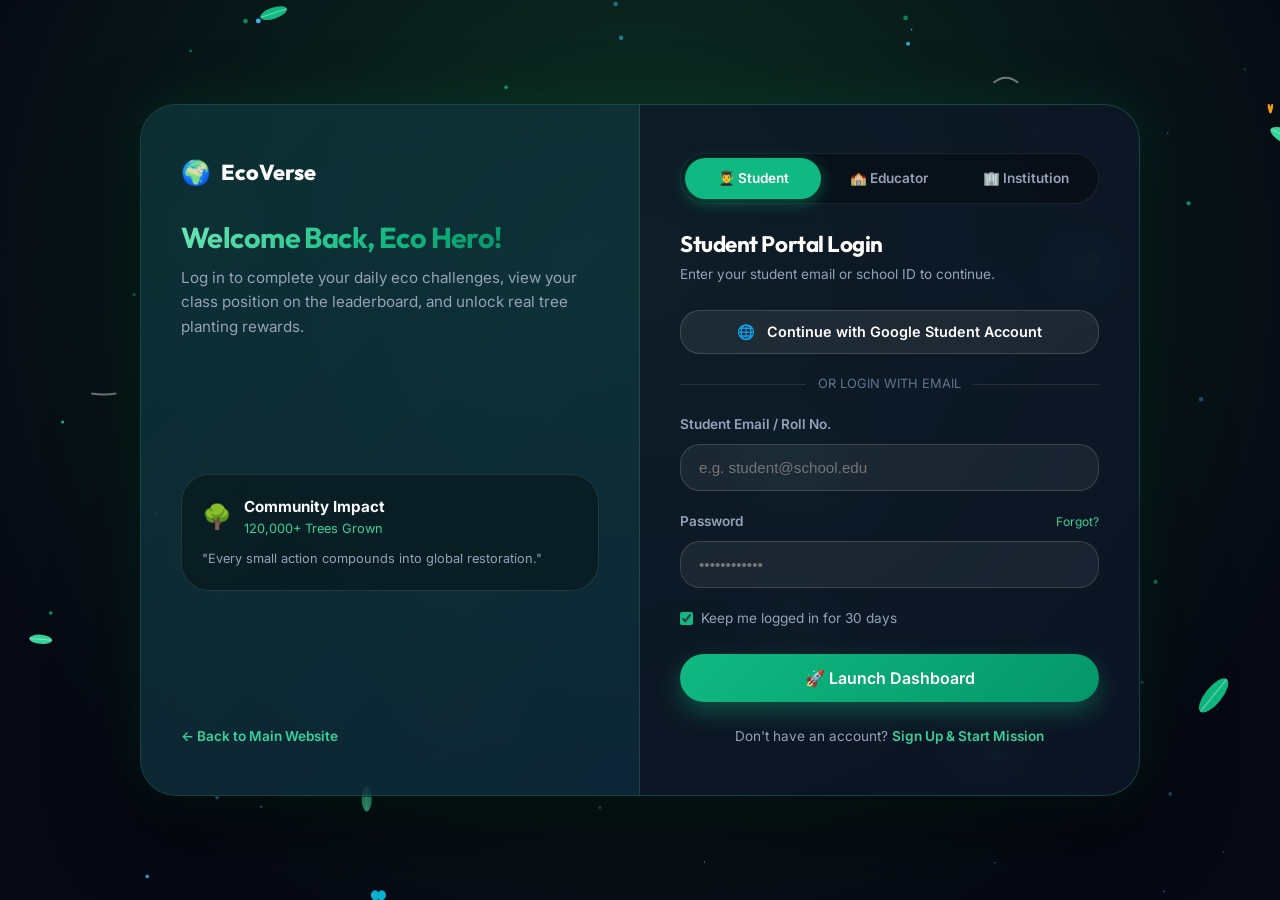
==== login.html @ 634660a6 "Initial commit" ====
<!DOCTYPE html>
<html lang="en">
<head>
  <meta charset="UTF-8">
  <meta name="viewport" content="width=device-width, initial-scale=1.0">
  <title>Login & Sign Up — EcoVerse Portal</title>
  <meta name="description" content="Access your EcoVerse student dashboard or school portal. Manage daily missions, track XP, and restore the planet.">
  
  <!-- Favicon -->
  <link rel="icon" href="data:image/svg+xml,<svg xmlns=%22http://www.w3.org/2000/svg%22 viewBox=%220 0 100 100%22><text y=%22.9em%22 font-size=%2290%22>🌍</text></svg>">

  <!-- Google Fonts -->
  <link rel="preconnect" href="https://fonts.googleapis.com">
  <link rel="preconnect" href="https://fonts.gstatic.com" crossorigin>
  <link href="https://fonts.googleapis.com/css2?family=Inter:wght@300;400;500;600;700;800&family=Outfit:wght@400;500;600;700;800;900&display=swap" rel="stylesheet">
  
  <!-- Main Stylesheet -->
  <link rel="stylesheet" href="css/styles.css">
  
  <style>
    body {
      min-height: 100vh;
      display: flex;
      align-items: center;
      justify-content: center;
      background: radial-gradient(circle at 50% 30%, #0c3323 0%, #060913 80%);
      padding: 24px;
    }

    .auth-container {
      width: 100%;
      max-width: 1000px;
      display: grid;
      grid-template-columns: 1fr 1fr;
      background: rgba(15, 23, 42, 0.75);
      backdrop-filter: blur(30px);
      -webkit-backdrop-filter: blur(30px);
      border: 1px solid rgba(52, 211, 153, 0.25);
      border-radius: var(--radius-xl);
      box-shadow: 0 30px 80px rgba(0, 0, 0, 0.6), 0 0 50px rgba(16, 185, 129, 0.15);
      overflow: hidden;
      position: relative;
      z-index: 10;
    }

    .auth-visual-side {
      background: linear-gradient(135deg, rgba(16, 185, 129, 0.15) 0%, rgba(6, 182, 212, 0.1) 100%);
      padding: 48px 40px;
      display: flex;
      flex-direction: column;
      justify-content: space-between;
      border-right: 1px solid rgba(255, 255, 255, 0.1);
      position: relative;
    }

    .auth-form-side {
      padding: 48px 40px;
      display: flex;
      flex-direction: column;
      justify-content: center;
    }

    .role-tab-group {
      display: flex;
      background: rgba(0, 0, 0, 0.3);
      padding: 4px;
      border-radius: var(--radius-full);
      border: 1px solid rgba(255, 255, 255, 0.08);
      margin-bottom: 28px;
    }

    .role-tab {
      flex: 1;
      text-align: center;
      padding: 10px 14px;
      font-size: 0.85rem;
      font-weight: 600;
      color: var(--text-secondary);
      border-radius: var(--radius-full);
      cursor: pointer;
      transition: all var(--transition-fast);
    }

    .role-tab.active {
      background: var(--emerald-primary);
      color: #fff;
      box-shadow: 0 4px 15px rgba(16, 185, 129, 0.4);
    }

    .form-group {
      margin-bottom: 20px;
    }

    .form-label {
      display: block;
      font-size: 0.85rem;
      font-weight: 600;
      color: var(--text-secondary);
      margin-bottom: 8px;
    }

    .form-input {
      width: 100%;
      padding: 14px 18px;
      border-radius: var(--radius-md);
      background: rgba(255, 255, 255, 0.06);
      border: 1px solid rgba(255, 255, 255, 0.14);
      color: #fff;
      font-size: 0.95rem;
      outline: none;
      transition: all var(--transition-fast);
    }

    .form-input:focus {
      border-color: var(--emerald-primary);
      background: rgba(255, 255, 255, 0.1);
      box-shadow: 0 0 15px rgba(16, 185, 129, 0.2);
    }

    .sso-btn {
      width: 100%;
      display: flex;
      align-items: center;
      justify-content: center;
      gap: 12px;
      background: rgba(255, 255, 255, 0.07);
      border: 1px solid rgba(255, 255, 255, 0.15);
      border-radius: var(--radius-md);
      padding: 12px;
      color: #fff;
      font-weight: 600;
      font-size: 0.9rem;
      transition: all var(--transition-fast);
      cursor: pointer;
    }

    .sso-btn:hover {
      background: rgba(255, 255, 255, 0.14);
      border-color: rgba(255, 255, 255, 0.3);
    }

    .divider {
      display: flex;
      align-items: center;
      text-align: center;
      color: var(--text-muted);
      font-size: 0.8rem;
      margin: 20px 0;
    }

    .divider::before, .divider::after {
      content: '';
      flex: 1;
      border-bottom: 1px solid rgba(255, 255, 255, 0.1);
    }

    .divider span {
      padding: 0 12px;
    }

    @media (max-width: 860px) {
      .auth-container {
        grid-template-columns: 1fr;
      }
      .auth-visual-side {
        display: none;
      }
    }
  </style>
</head>
<body>

  <!-- Particle Background Canvas -->
  <canvas id="particles-canvas"></canvas>

  <div class="auth-container">
    
    <!-- Left Visual Feature Panel -->
    <div class="auth-visual-side">
      <div>
        <a href="index.html" class="logo" style="margin-bottom: 30px; display: inline-flex;">
          <span class="logo-icon">🌍</span>
          <span>EcoVerse</span>
        </a>

        <h2 style="font-size: 1.8rem; margin-bottom: 12px;" class="text-gradient-emerald">
          Welcome Back, Eco Hero!
        </h2>
        <p style="color: var(--text-secondary); font-size: 0.95rem; line-height: 1.6;">
          Log in to complete your daily eco challenges, view your class position on the leaderboard, and unlock real tree planting rewards.
        </p>
      </div>

      <div style="background: rgba(0, 0, 0, 0.3); padding: 20px; border-radius: var(--radius-lg); border: 1px solid rgba(255, 255, 255, 0.1);">
        <div style="display: flex; align-items: center; gap: 12px; margin-bottom: 10px;">
          <span style="font-size: 1.5rem;">🌳</span>
          <div>
            <div style="font-weight: 700; font-size: 0.95rem;">Community Impact</div>
            <div style="font-size: 0.8rem; color: var(--emerald-light);">120,000+ Trees Grown</div>
          </div>
        </div>
        <p style="font-size: 0.8rem; color: #94a3b8; italic">
          "Every small action compounds into global restoration."
        </p>
      </div>

      <div style="font-size: 0.85rem; color: var(--text-muted);">
        <a href="index.html" style="color: var(--emerald-light); text-decoration: none; font-weight: 600;">← Back to Main Website</a>
      </div>
    </div>

    <!-- Right Form Side -->
    <div class="auth-form-side">
      
      <!-- Role Tabs -->
      <div class="role-tab-group">
        <div class="role-tab active" onclick="setRole(this, 'student')">👨‍🎓 Student</div>
        <div class="role-tab" onclick="setRole(this, 'educator')">🏫 Educator</div>
        <div class="role-tab" onclick="setRole(this, 'school')">🏢 Institution</div>
      </div>

      <h3 style="font-size: 1.4rem; margin-bottom: 6px; color: #fff;" id="form-title">Student Portal Login</h3>
      <p style="color: var(--text-secondary); font-size: 0.85rem; margin-bottom: 24px;">Enter your student email or school ID to continue.</p>

      <!-- SSO Option -->
      <button class="sso-btn" onclick="alert('🎉 Redirecting to Google SSO Login...')">
        <span>🌐</span>
        <span>Continue with Google Student Account</span>
      </button>

      <div class="divider">
        <span>OR LOGIN WITH EMAIL</span>
      </div>

      <!-- Auth Form -->
      <form onsubmit="handleAuthSubmit(event)">
        <div class="form-group">
          <label class="form-label" id="email-label">Student Email / Roll No.</label>
          <input type="text" placeholder="e.g. student@school.edu" class="form-input" required>
        </div>

        <div class="form-group">
          <div style="display: flex; justify-content: space-between; align-items: center; margin-bottom: 8px;">
            <label class="form-label" style="margin-bottom: 0;">Password</label>
            <a href="#" onclick="alert('🔒 Reset link sent to your registered email.')" style="font-size: 0.75rem; color: var(--emerald-light);">Forgot?</a>
          </div>
          <input type="password" placeholder="••••••••••••" class="form-input" required>
        </div>

        <div style="display: flex; align-items: center; gap: 8px; margin-bottom: 24px; font-size: 0.85rem; color: var(--text-secondary);">
          <input type="checkbox" id="remember" checked style="accent-color: var(--emerald-primary);">
          <label for="remember">Keep me logged in for 30 days</label>
        </div>

        <button type="submit" class="btn-primary" style="width: 100%; justify-content: center; padding: 14px; font-size: 1rem;">
          <span>🚀 Launch Dashboard</span>
        </button>
      </form>

      <div style="text-align: center; margin-top: 24px; font-size: 0.85rem; color: var(--text-secondary);">
        Don't have an account? 
        <a href="#" onclick="toggleAuthMode(event)" id="toggle-auth-btn" style="color: var(--emerald-light); font-weight: 600;">Sign Up & Start Mission</a>
      </div>

    </div>

  </div>

  <!-- Particle canvas script -->
  <script src="js/particles.js"></script>
  <script>
    document.addEventListener('DOMContentLoaded', () => {
      new ParticleEngine('particles-canvas');
    });

    let currentRole = 'student';
    let isSignUp = false;

    function setRole(element, role) {
      document.querySelectorAll('.role-tab').forEach(t => t.classList.remove('active'));
      element.classList.add('active');
      currentRole = role;
      
      const title = document.getElementById('form-title');
      const emailLabel = document.getElementById('email-label');

      if (role === 'student') {
        title.textContent = isSignUp ? 'Student Registration' : 'Student Portal Login';
        emailLabel.textContent = 'Student Email / Roll No.';
      } else if (role === 'educator') {
        title.textContent = isSignUp ? 'Educator Sign Up' : 'Teacher & Faculty Login';
        emailLabel.textContent = 'Institutional Email';
      } else {
        title.textContent = isSignUp ? 'School & College Registration' : 'Institution Admin Login';
        emailLabel.textContent = 'Admin Email / School Code';
      }
    }

    function toggleAuthMode(e) {
      e.preventDefault();
      isSignUp = !isSignUp;
      const toggleBtn = document.getElementById('toggle-auth-btn');
      const submitBtn = document.querySelector('button[type="submit"] span');

      if (isSignUp) {
        toggleBtn.textContent = 'Log In Instead';
        submitBtn.textContent = '🌱 Create Account & Join';
      } else {
        toggleBtn.textContent = 'Sign Up & Start Mission';
        submitBtn.textContent = '🚀 Launch Dashboard';
      }
      
      const activeTab = document.querySelector('.role-tab.active');
      if (activeTab) setRole(activeTab, currentRole);
    }

    function handleAuthSubmit(e) {
      e.preventDefault();
      alert(`🎉 Welcome to EcoVerse! Logged in successfully as ${currentRole.toUpperCase()}. Redirecting to student dashboard...`);
      window.location.href = 'index.html#dashboard';
    }
  </script>
</body>
</html>
---- css/styles.css ----
/* ==========================================================================
   EcoVerse - Design System & Custom Styles
   Theme: Gamified Environmental Education Platform
   Style: Apple-like Premium Aesthetics, Glassmorphism, Modern Gradients
   ========================================================================== */

@import url('https://fonts.googleapis.com/css2?family=Inter:wght@300;400;500;600;700;800&family=Outfit:wght@400;500;600;700;800;900&display=swap');

:root {
  /* Color Palette */
  --bg-space: #060913;
  --bg-dark-blue: #0b132b;
  --bg-forest-dark: #04140d;
  --bg-forest-mid: #0a291c;
  
  --emerald-primary: #10b981;
  --emerald-glow: rgba(16, 185, 129, 0.4);
  --emerald-light: #34d399;
  --emerald-dark: #047857;
  
  --ocean-blue: #06b6d4;
  --sky-blue: #38bdf8;
  --gold-accent: #f59e0b;
  --coral-accent: #f97316;
  
  --text-primary: #f8fafc;
  --text-secondary: #94a3b8;
  --text-muted: #64748b;
  
  /* Glassmorphism Variables */
  --glass-bg: rgba(15, 23, 42, 0.6);
  --glass-bg-light: rgba(255, 255, 255, 0.07);
  --glass-border: rgba(255, 255, 255, 0.12);
  --glass-border-glow: rgba(52, 211, 153, 0.3);
  --glass-blur: blur(20px);
  --glass-shadow: 0 20px 50px rgba(0, 0, 0, 0.4);
  --glass-card-hover: rgba(30, 41, 59, 0.75);
  
  /* Layout & Spacing */
  --font-heading: 'Outfit', -apple-system, BlinkMacSystemFont, sans-serif;
  --font-body: 'Inter', -apple-system, BlinkMacSystemFont, sans-serif;
  --radius-sm: 12px;
  --radius-md: 20px;
  --radius-lg: 28px;
  --radius-xl: 36px;
  --radius-full: 9999px;
  
  --transition-fast: 0.2s cubic-bezier(0.16, 1, 0.3, 1);
  --transition-normal: 0.4s cubic-bezier(0.16, 1, 0.3, 1);
  --transition-slow: 0.8s cubic-bezier(0.16, 1, 0.3, 1);
}

/* Reset & Base Setup */
*, *::before, *::after {
  box-sizing: border-box;
  margin: 0;
  padding: 0;
}

html {
  scroll-behavior: smooth;
  font-size: 16px;
  color-scheme: dark;
}

body {
  font-family: var(--font-body);
  background-color: var(--bg-space);
  color: var(--text-primary);
  line-height: 1.6;
  overflow-x: hidden;
  -webkit-font-smoothing: antialiased;
  -moz-osx-font-smoothing: grayscale;
  position: relative;
}

/* Typography Utility */
h1, h2, h3, h4, h5, h6 {
  font-family: var(--font-heading);
  font-weight: 700;
  line-height: 1.15;
  letter-spacing: -0.02em;
}

a {
  color: inherit;
  text-decoration: none;
  transition: var(--transition-fast);
}

button {
  font-family: inherit;
  cursor: pointer;
  border: none;
  outline: none;
  background: none;
}

/* Container */
.container {
  max-width: 1280px;
  margin: 0 auto;
  padding: 0 24px;
  position: relative;
  z-index: 2;
}

/* Text Gradients */
.text-gradient-emerald {
  background: linear-gradient(135deg, #6ee7b7 0%, #10b981 50%, #047857 100%);
  -webkit-background-clip: text;
  -webkit-text-fill-color: transparent;
}

.text-gradient-sky {
  background: linear-gradient(135deg, #7dd3fc 0%, #06b6d4 50%, #3b82f6 100%);
  -webkit-background-clip: text;
  -webkit-text-fill-color: transparent;
}

.text-gradient-gold {
  background: linear-gradient(135deg, #fde047 0%, #f59e0b 50%, #ea580c 100%);
  -webkit-background-clip: text;
  -webkit-text-fill-color: transparent;
}

.text-gradient-apple {
  background: linear-gradient(180deg, #ffffff 0%, #94a3b8 100%);
  -webkit-background-clip: text;
  -webkit-text-fill-color: transparent;
}

/* Glassmorphism Panel Base */
.glass-panel {
  background: var(--glass-bg);
  backdrop-filter: var(--glass-blur);
  -webkit-backdrop-filter: var(--glass-blur);
  border: 1px solid var(--glass-border);
  border-radius: var(--radius-lg);
  box-shadow: var(--glass-shadow);
  transition: transform var(--transition-normal), border-color var(--transition-normal), box-shadow var(--transition-normal);
}

.glass-panel:hover {
  border-color: var(--glass-border-glow);
  box-shadow: 0 25px 60px rgba(16, 185, 129, 0.15);
}

.glass-pill {
  background: rgba(255, 255, 255, 0.08);
  backdrop-filter: blur(12px);
  -webkit-backdrop-filter: blur(12px);
  border: 1px solid rgba(255, 255, 255, 0.15);
  border-radius: var(--radius-full);
}

/* Buttons */
.btn-primary {
  display: inline-flex;
  align-items: center;
  gap: 10px;
  background: linear-gradient(135deg, #10b981 0%, #059669 100%);
  color: #ffffff;
  font-weight: 600;
  font-size: 1rem;
  padding: 14px 28px;
  border-radius: var(--radius-full);
  box-shadow: 0 10px 25px rgba(16, 185, 129, 0.35);
  transition: all var(--transition-fast);
  position: relative;
  overflow: hidden;
}

.btn-primary::before {
  content: '';
  position: absolute;
  top: 0; left: -100%;
  width: 100%; height: 100%;
  background: linear-gradient(90deg, transparent, rgba(255, 255, 255, 0.25), transparent);
  transition: 0.6s;
}

.btn-primary:hover::before {
  left: 100%;
}

.btn-primary:hover {
  transform: translateY(-2px);
  box-shadow: 0 15px 35px rgba(16, 185, 129, 0.5);
  background: linear-gradient(135deg, #34d399 0%, #059669 100%);
}

.btn-secondary {
  display: inline-flex;
  align-items: center;
  gap: 10px;
  background: rgba(255, 255, 255, 0.08);
  color: #ffffff;
  font-weight: 600;
  font-size: 1rem;
  padding: 14px 28px;
  border-radius: var(--radius-full);
  border: 1px solid rgba(255, 255, 255, 0.2);
  backdrop-filter: blur(12px);
  transition: all var(--transition-fast);
}

.btn-secondary:hover {
  background: rgba(255, 255, 255, 0.16);
  border-color: rgba(255, 255, 255, 0.4);
  transform: translateY(-2px);
  box-shadow: 0 10px 25px rgba(0, 0, 0, 0.3);
}

/* Section Badges */
.badge-pill {
  display: inline-flex;
  align-items: center;
  gap: 8px;
  padding: 8px 18px;
  border-radius: var(--radius-full);
  background: rgba(16, 185, 129, 0.12);
  border: 1px solid rgba(16, 185, 129, 0.3);
  color: var(--emerald-light);
  font-size: 0.875rem;
  font-weight: 600;
  letter-spacing: 0.03em;
  margin-bottom: 20px;
  backdrop-filter: blur(8px);
}

.badge-dot {
  width: 8px;
  height: 8px;
  border-radius: 50%;
  background: var(--emerald-primary);
  box-shadow: 0 0 10px var(--emerald-primary);
  animation: pulse-glow 2s infinite;
}

@keyframes pulse-glow {
  0%, 100% { opacity: 1; transform: scale(1); }
  50% { opacity: 0.5; transform: scale(1.3); }
}

/* Header & Navbar */
.header-nav {
  position: fixed;
  top: 20px;
  left: 50%;
  transform: translateX(-50%);
  width: calc(100% - 48px);
  max-width: 1200px;
  z-index: 1000;
  transition: all var(--transition-normal);
}

.navbar {
  display: flex;
  align-items: center;
  justify-content: space-between;
  padding: 12px 24px;
  border-radius: var(--radius-full);
  background: rgba(15, 23, 42, 0.4);
  backdrop-filter: blur(16px);
  -webkit-backdrop-filter: blur(16px);
  border: 1px solid rgba(255, 255, 255, 0.1);
  box-shadow: 0 10px 30px rgba(0, 0, 0, 0.2);
  transition: all var(--transition-normal);
}

.navbar.scrolled {
  background: rgba(11, 19, 43, 0.85);
  border-color: rgba(16, 185, 129, 0.3);
  box-shadow: 0 15px 35px rgba(0, 0, 0, 0.5), 0 0 20px rgba(16, 185, 129, 0.15);
}

.logo {
  display: flex;
  align-items: center;
  gap: 10px;
  font-family: var(--font-heading);
  font-weight: 800;
  font-size: 1.35rem;
  color: #fff;
}

.logo-icon {
  font-size: 1.5rem;
  display: inline-block;
  animation: rotate-slow 20s linear infinite;
}

@keyframes rotate-slow {
  from { transform: rotate(0deg); }
  to { transform: rotate(360deg); }
}

.nav-links {
  display: flex;
  align-items: center;
  gap: 28px;
  list-style: none;
}

.nav-link {
  font-weight: 500;
  font-size: 0.95rem;
  color: var(--text-secondary);
  position: relative;
}

.nav-link:hover, .nav-link.active {
  color: #fff;
}

.nav-link::after {
  content: '';
  position: absolute;
  bottom: -4px;
  left: 0;
  width: 0%;
  height: 2px;
  background: var(--emerald-primary);
  border-radius: 2px;
  transition: width var(--transition-fast);
}

.nav-link:hover::after, .nav-link.active::after {
  width: 100%;
}

.nav-actions {
  display: flex;
  align-items: center;
  gap: 12px;
}

.mobile-menu-btn {
  display: none;
  color: #fff;
  font-size: 1.5rem;
  padding: 6px;
}

/* Background Canvas Layer */
#particles-canvas {
  position: fixed;
  top: 0;
  left: 0;
  width: 100%;
  height: 100%;
  pointer-events: none;
  z-index: 1;
}

/* Hero Section */
.hero-section {
  position: relative;
  min-height: 100vh;
  padding-top: 130px;
  padding-bottom: 80px;
  display: flex;
  align-items: center;
  justify-content: center;
  overflow: hidden;
  background: radial-gradient(circle at 50% 30%, #0f2738 0%, #060913 70%);
}

.hero-glow {
  position: absolute;
  top: 20%;
  left: 50%;
  transform: translate(-50%, -50%);
  width: 600px;
  height: 600px;
  background: radial-gradient(circle, rgba(16, 185, 129, 0.25) 0%, rgba(6, 182, 212, 0.15) 40%, transparent 70%);
  filter: blur(60px);
  pointer-events: none;
  z-index: 0;
}

.hero-content-wrapper {
  display: grid;
  grid-template-columns: 1fr;
  align-items: center;
  text-align: center;
  gap: 40px;
}

.hero-text-block {
  max-width: 820px;
  margin: 0 auto;
  position: relative;
  z-index: 3;
}

.hero-title {
  font-size: clamp(2.8rem, 5.5vw, 4.8rem);
  font-weight: 800;
  letter-spacing: -0.03em;
  margin-bottom: 20px;
  line-height: 1.08;
}

.hero-subtitle {
  font-size: clamp(1.1rem, 2vw, 1.35rem);
  color: var(--text-secondary);
  max-width: 680px;
  margin: 0 auto 36px auto;
  font-weight: 400;
}

.hero-buttons {
  display: flex;
  align-items: center;
  justify-content: center;
  gap: 16px;
  flex-wrap: wrap;
}

/* 3D Earth Container */
.earth-3d-wrapper {
  position: relative;
  width: 100%;
  max-width: 550px;
  height: 480px;
  margin: 0 auto;
  display: flex;
  align-items: center;
  justify-content: center;
}

#earth-canvas {
  width: 100%;
  height: 100%;
  border-radius: 50%;
  outline: none;
}

/* Floating Glass Cards around Earth */
.floating-card {
  position: absolute;
  padding: 10px 18px;
  border-radius: var(--radius-md);
  background: rgba(15, 23, 42, 0.65);
  backdrop-filter: blur(16px);
  -webkit-backdrop-filter: blur(16px);
  border: 1px solid rgba(255, 255, 255, 0.16);
  color: #fff;
  font-size: 0.875rem;
  font-weight: 600;
  display: flex;
  align-items: center;
  gap: 10px;
  box-shadow: 0 15px 35px rgba(0, 0, 0, 0.35);
  pointer-events: auto;
  z-index: 5;
  transition: transform 0.3s ease;
  animation: float-slow 6s ease-in-out infinite alternate;
}

.floating-card:hover {
  transform: scale(1.08) translateY(-5px) !important;
  border-color: var(--emerald-light);
  box-shadow: 0 20px 40px rgba(16, 185, 129, 0.3);
}

.floating-card .card-icon {
  font-size: 1.25rem;
}

.floating-card .card-val {
  color: var(--emerald-light);
  font-weight: 700;
}

/* Positioning Floating Cards */
.fc-1 { top: 10%; left: -5%; animation-delay: 0s; }
.fc-2 { top: 35%; left: -12%; animation-delay: 1.2s; }
.fc-3 { bottom: 15%; left: 0%; animation-delay: 2.4s; }
.fc-4 { top: 12%; right: -5%; animation-delay: 0.6s; }
.fc-5 { top: 45%; right: -12%; animation-delay: 1.8s; }
.fc-6 { bottom: 12%; right: 2%; animation-delay: 3s; }

@keyframes float-slow {
  0% { transform: translateY(0px) rotate(0deg); }
  50% { transform: translateY(-12px) rotate(1deg); }
  100% { transform: translateY(0px) rotate(0deg); }
}

.scroll-indicator {
  margin-top: 30px;
  display: inline-flex;
  flex-direction: column;
  align-items: center;
  gap: 8px;
  color: var(--text-secondary);
  font-size: 0.9rem;
  font-weight: 500;
  cursor: pointer;
  transition: color var(--transition-fast);
}

.scroll-indicator:hover {
  color: var(--emerald-light);
}

.scroll-arrow {
  animation: bounce 2s infinite;
}

@keyframes bounce {
  0%, 20%, 50%, 80%, 100% { transform: translateY(0); }
  40% { transform: translateY(8px); }
  60% { transform: translateY(4px); }
}

/* Scroll Transition & Background Shifter */
.section-transition-wrap {
  position: relative;
  background: linear-gradient(180deg, var(--bg-space) 0%, var(--bg-forest-dark) 100%);
  padding: 100px 0;
  transition: background 1s ease;
}

/* Section Header */
.section-header {
  text-align: center;
  max-width: 720px;
  margin: 0 auto 60px auto;
}

.section-title {
  font-size: clamp(2.2rem, 4vw, 3.2rem);
  margin-bottom: 16px;
  color: #fff;
}

.section-desc {
  font-size: 1.1rem;
  color: var(--text-secondary);
}

/* Timeline / Forest Journey Section */
.forest-journey-section {
  position: relative;
  padding: 120px 0;
  background: radial-gradient(circle at 50% 50%, #0c3323 0%, var(--bg-forest-dark) 80%);
  overflow: hidden;
}

.forest-journey-section::before {
  content: '';
  position: absolute;
  top: 0; left: 0; right: 0; bottom: 0;
  background: url("data:image/svg+xml,%3Csvg width='100' height='100' viewBox='0 0 100 100' xmlns='http://www.w3.org/2000/svg'%3E%3Cpath d='M11 18c3.866 0 7-3.134 7-7s-3.134-7-7-7-7 3.134-7 7 3.134 7 7 7zm48 25c3.866 0 7-3.134 7-7s-3.134-7-7-7-7 3.134-7 7 3.134 7 7 7zm-43 0c1.657 0 3-1.343 3-3s-1.343-3-3-3-3 1.343-3 3 1.343 3 3 3zm63 31c1.657 0 3-1.343 3-3s-1.343-3-3-3-3 1.343-3 3 1.343 3 3 3z' fill='%2010b981' fill-opacity='0.04' fill-rule='evenodd'/%3E%3C/svg%3E");
  pointer-events: none;
}

.timeline-vertical {
  position: relative;
  max-width: 900px;
  margin: 0 auto;
  padding: 40px 0;
}

.timeline-line {
  position: absolute;
  top: 0;
  bottom: 0;
  left: 50%;
  transform: translateX(-50%);
  width: 4px;
  background: rgba(255, 255, 255, 0.1);
  border-radius: 4px;
}

.timeline-line-progress {
  position: absolute;
  top: 0;
  left: 0;
  width: 100%;
  height: 0%;
  background: linear-gradient(180deg, #34d399 0%, #10b981 50%, #06b6d4 100%);
  box-shadow: 0 0 15px var(--emerald-primary);
  border-radius: 4px;
  transition: height 0.3s ease;
}

.timeline-step {
  position: relative;
  display: flex;
  align-items: center;
  margin-bottom: 60px;
  width: 100%;
}

.timeline-step:nth-child(even) {
  flex-direction: row-reverse;
}

.timeline-content {
  width: 44%;
  padding: 24px;
  position: relative;
}

.timeline-node {
  position: absolute;
  left: 50%;
  transform: translateX(-50%);
  width: 48px;
  height: 48px;
  border-radius: 50%;
  background: var(--bg-forest-dark);
  border: 3px solid var(--emerald-primary);
  display: flex;
  align-items: center;
  justify-content: center;
  font-size: 1.25rem;
  z-index: 5;
  box-shadow: 0 0 20px rgba(16, 185, 129, 0.5);
  transition: all var(--transition-fast);
}

.timeline-step.active .timeline-node {
  background: var(--emerald-primary);
  color: #fff;
  transform: translateX(-50%) scale(1.2);
  box-shadow: 0 0 30px var(--emerald-light);
}

.timeline-card {
  background: rgba(15, 23, 42, 0.65);
  backdrop-filter: blur(16px);
  border: 1px solid rgba(255, 255, 255, 0.12);
  border-radius: var(--radius-md);
  padding: 24px;
  box-shadow: 0 15px 35px rgba(0, 0, 0, 0.3);
  transition: all var(--transition-normal);
}

.timeline-card:hover {
  transform: translateY(-5px);
  border-color: var(--emerald-light);
  box-shadow: 0 20px 40px rgba(16, 185, 129, 0.2);
}

.timeline-step-num {
  font-size: 0.8rem;
  font-weight: 700;
  color: var(--emerald-light);
  text-transform: uppercase;
  letter-spacing: 0.1em;
  margin-bottom: 6px;
}

.timeline-title {
  font-size: 1.25rem;
  margin-bottom: 8px;
  color: #fff;
}

.timeline-desc {
  font-size: 0.95rem;
  color: var(--text-secondary);
}

/* Features Section (Bento Grid) */
.features-section {
  padding: 120px 0;
  background: var(--bg-space);
  position: relative;
}

.bento-grid {
  display: grid;
  grid-template-columns: repeat(12, 1fr);
  gap: 24px;
}

.bento-card {
  background: rgba(15, 23, 42, 0.55);
  backdrop-filter: blur(20px);
  border: 1px solid rgba(255, 255, 255, 0.1);
  border-radius: var(--radius-lg);
  padding: 32px;
  position: relative;
  overflow: hidden;
  display: flex;
  flex-direction: column;
  justify-content: space-between;
  transition: all var(--transition-normal);
}

.bento-card:hover {
  transform: translateY(-6px);
  border-color: rgba(52, 211, 153, 0.4);
  box-shadow: 0 25px 50px rgba(16, 185, 129, 0.15);
}

.bento-col-4 { grid-column: span 4; }
.bento-col-6 { grid-column: span 6; }
.bento-col-8 { grid-column: span 8; }
.bento-col-12 { grid-column: span 12; }

.bento-icon {
  width: 56px;
  height: 56px;
  border-radius: var(--radius-md);
  background: rgba(16, 185, 129, 0.12);
  border: 1px solid rgba(16, 185, 129, 0.3);
  display: flex;
  align-items: center;
  justify-content: center;
  font-size: 1.75rem;
  margin-bottom: 20px;
  transition: transform var(--transition-fast);
}

.bento-card:hover .bento-icon {
  transform: scale(1.1) rotate(5deg);
  background: rgba(16, 185, 129, 0.25);
}

.bento-title {
  font-size: 1.4rem;
  margin-bottom: 10px;
  color: #fff;
}

.bento-desc {
  font-size: 0.95rem;
  color: var(--text-secondary);
  line-height: 1.6;
}

.bento-interactive-preview {
  margin-top: 20px;
  padding: 16px;
  background: rgba(0, 0, 0, 0.3);
  border-radius: var(--radius-md);
  border: 1px solid rgba(255, 255, 255, 0.05);
}

/* Planet Restoration Section */
.restoration-section {
  padding: 120px 0;
  background: radial-gradient(circle at 50% 40%, #0e3d29 0%, #060913 80%);
  position: relative;
  text-align: center;
}

.restoration-display {
  display: flex;
  flex-direction: column;
  align-items: center;
  gap: 30px;
  margin-top: 40px;
}

.health-meter-container {
  width: 100%;
  max-width: 600px;
  background: rgba(15, 23, 42, 0.7);
  padding: 24px 32px;
  border-radius: var(--radius-lg);
  border: 1px solid rgba(255, 255, 255, 0.12);
  backdrop-filter: blur(16px);
}

.health-label-wrap {
  display: flex;
  justify-content: space-between;
  align-items: center;
  margin-bottom: 12px;
  font-weight: 700;
}

.health-bar-bg {
  width: 100%;
  height: 20px;
  background: rgba(255, 255, 255, 0.1);
  border-radius: var(--radius-full);
  overflow: hidden;
  position: relative;
}

.health-bar-fill {
  height: 100%;
  width: 40%;
  background: linear-gradient(90deg, #f59e0b 0%, #10b981 50%, #34d399 100%);
  border-radius: var(--radius-full);
  box-shadow: 0 0 15px var(--emerald-primary);
  transition: width 0.8s cubic-bezier(0.16, 1, 0.3, 1);
}

.restoration-slider {
  width: 100%;
  margin-top: 20px;
  accent-color: var(--emerald-primary);
  cursor: pointer;
}

/* Student Dashboard Preview Section */
.dashboard-preview-section {
  padding: 120px 0;
  background: var(--bg-space);
  position: relative;
}

.dashboard-mockup {
  max-width: 1080px;
  margin: 0 auto;
  background: rgba(15, 23, 42, 0.75);
  backdrop-filter: blur(24px);
  border: 1px solid rgba(255, 255, 255, 0.15);
  border-radius: var(--radius-xl);
  padding: 32px;
  box-shadow: 0 30px 80px rgba(0, 0, 0, 0.6), 0 0 40px rgba(16, 185, 129, 0.1);
  display: grid;
  grid-template-columns: 260px 1fr;
  gap: 32px;
}

.dash-sidebar {
  background: rgba(0, 0, 0, 0.25);
  padding: 24px;
  border-radius: var(--radius-lg);
  border: 1px solid rgba(255, 255, 255, 0.05);
  display: flex;
  flex-direction: column;
  gap: 20px;
}

.dash-avatar-card {
  text-align: center;
  padding-bottom: 20px;
  border-bottom: 1px solid rgba(255, 255, 255, 0.08);
}

.avatar-img-placeholder {
  width: 80px;
  height: 80px;
  border-radius: 50%;
  background: linear-gradient(135deg, #10b981 0%, #06b6d4 100%);
  margin: 0 auto 12px auto;
  display: flex;
  align-items: center;
  justify-content: center;
  font-size: 2.2rem;
  box-shadow: 0 0 20px rgba(16, 185, 129, 0.4);
}

.student-name {
  font-weight: 700;
  font-size: 1.1rem;
}

.student-title {
  font-size: 0.85rem;
  color: var(--emerald-light);
}

.dash-nav-item {
  display: flex;
  align-items: center;
  gap: 12px;
  padding: 10px 14px;
  border-radius: var(--radius-sm);
  color: var(--text-secondary);
  font-weight: 500;
  font-size: 0.9rem;
  transition: all var(--transition-fast);
}

.dash-nav-item.active, .dash-nav-item:hover {
  background: rgba(16, 185, 129, 0.15);
  color: #fff;
}

.dash-main-content {
  display: flex;
  flex-direction: column;
  gap: 24px;
}

.dash-stats-row {
  display: grid;
  grid-template-columns: repeat(3, 1fr);
  gap: 16px;
}

.dash-stat-box {
  background: rgba(255, 255, 255, 0.04);
  border: 1px solid rgba(255, 255, 255, 0.08);
  border-radius: var(--radius-md);
  padding: 18px;
}

.dash-stat-title {
  font-size: 0.8rem;
  color: var(--text-muted);
  text-transform: uppercase;
}

.dash-stat-val {
  font-size: 1.6rem;
  font-weight: 800;
  color: #fff;
  margin-top: 4px;
}

.dash-widget-grid {
  display: grid;
  grid-template-columns: 1fr 1fr;
  gap: 20px;
}

.dash-widget {
  background: rgba(255, 255, 255, 0.03);
  border: 1px solid rgba(255, 255, 255, 0.07);
  border-radius: var(--radius-md);
  padding: 20px;
}

.dash-widget-header {
  display: flex;
  justify-content: space-between;
  align-items: center;
  margin-bottom: 16px;
  font-size: 1rem;
  font-weight: 700;
}

.checklist-item {
  display: flex;
  align-items: center;
  gap: 12px;
  padding: 10px;
  background: rgba(0, 0, 0, 0.2);
  border-radius: var(--radius-sm);
  margin-bottom: 8px;
  font-size: 0.9rem;
  cursor: pointer;
  transition: background var(--transition-fast);
}

.checklist-item:hover {
  background: rgba(16, 185, 129, 0.1);
}

.checklist-item input[type="checkbox"] {
  accent-color: var(--emerald-primary);
  width: 18px;
  height: 18px;
}

/* Statistics Section */
.stats-section {
  padding: 100px 0;
  background: radial-gradient(circle at 50% 50%, #092117 0%, #060913 100%);
  position: relative;
}

.stats-grid {
  display: grid;
  grid-template-columns: repeat(5, 1fr);
  gap: 20px;
}

.stat-card {
  background: rgba(15, 23, 42, 0.6);
  backdrop-filter: blur(16px);
  border: 1px solid rgba(255, 255, 255, 0.1);
  border-radius: var(--radius-lg);
  padding: 32px 20px;
  text-align: center;
  transition: all var(--transition-normal);
}

.stat-card:hover {
  transform: translateY(-8px);
  border-color: var(--emerald-light);
  box-shadow: 0 20px 40px rgba(16, 185, 129, 0.2);
}

.stat-icon {
  font-size: 2.2rem;
  margin-bottom: 12px;
}

.stat-number {
  font-size: 2.4rem;
  font-weight: 800;
  color: #fff;
  font-family: var(--font-heading);
}

.stat-label {
  font-size: 0.9rem;
  color: var(--text-secondary);
  margin-top: 4px;
}

/* Testimonials Section */
.testimonials-section {
  padding: 120px 0;
  background: var(--bg-space);
  position: relative;
}

.testimonials-slider {
  display: grid;
  grid-template-columns: repeat(auto-fit, minmax(280px, 1fr));
  gap: 24px;
  margin-top: 40px;
}

.testimonial-card {
  background: rgba(15, 23, 42, 0.6);
  backdrop-filter: blur(20px);
  border: 1px solid rgba(255, 255, 255, 0.12);
  border-radius: var(--radius-lg);
  padding: 32px;
  display: flex;
  flex-direction: column;
  justify-content: space-between;
  transition: all var(--transition-normal);
}

.testimonial-card:hover {
  transform: translateY(-5px);
  border-color: var(--emerald-light);
  box-shadow: 0 20px 40px rgba(16, 185, 129, 0.15);
}

.testimonial-quote {
  font-size: 1rem;
  color: var(--text-secondary);
  font-style: italic;
  line-height: 1.7;
  margin-bottom: 24px;
}

.testimonial-user {
  display: flex;
  align-items: center;
  gap: 14px;
}

.user-avatar {
  width: 48px;
  height: 48px;
  border-radius: 50%;
  background: linear-gradient(135deg, #38bdf8 0%, #10b981 100%);
  display: flex;
  align-items: center;
  justify-content: center;
  font-size: 1.25rem;
}

.user-name {
  font-weight: 700;
  font-size: 0.95rem;
  color: #fff;
}

.user-role {
  font-size: 0.8rem;
  color: var(--emerald-light);
}

/* CTA Section */
.cta-section {
  padding: 140px 0;
  position: relative;
  background: linear-gradient(180deg, var(--bg-space) 0%, #0c3825 50%, #05140d 100%);
  overflow: hidden;
  text-align: center;
}

.cta-box {
  background: rgba(15, 23, 42, 0.65);
  backdrop-filter: blur(30px);
  border: 1px solid rgba(52, 211, 153, 0.3);
  border-radius: var(--radius-xl);
  padding: 70px 40px;
  max-width: 900px;
  margin: 0 auto;
  box-shadow: 0 30px 80px rgba(0, 0, 0, 0.5), 0 0 50px rgba(16, 185, 129, 0.2);
}

.cta-title {
  font-size: clamp(2.4rem, 4.5vw, 3.8rem);
  margin-bottom: 20px;
}

.cta-subtitle {
  font-size: 1.2rem;
  color: var(--text-secondary);
  max-width: 600px;
  margin: 0 auto 36px auto;
}

/* Footer */
.footer {
  background: #030712;
  border-top: 1px solid rgba(255, 255, 255, 0.1);
  padding: 80px 0 30px 0;
  position: relative;
}

.footer-grid {
  display: grid;
  grid-template-columns: 2fr 1fr 1fr 1.5fr;
  gap: 40px;
  margin-bottom: 60px;
}

.footer-brand {
  display: flex;
  flex-direction: column;
  gap: 16px;
}

.footer-desc {
  color: var(--text-secondary);
  font-size: 0.95rem;
  max-width: 320px;
}

.footer-heading {
  font-size: 1rem;
  color: #fff;
  margin-bottom: 20px;
}

.footer-links {
  list-style: none;
  display: flex;
  flex-direction: column;
  gap: 12px;
}

.footer-links a {
  color: var(--text-secondary);
  font-size: 0.9rem;
}

.footer-links a:hover {
  color: var(--emerald-light);
}

.newsletter-form {
  display: flex;
  gap: 8px;
  margin-top: 12px;
}

.newsletter-input {
  flex: 1;
  padding: 12px 16px;
  border-radius: var(--radius-full);
  background: rgba(255, 255, 255, 0.08);
  border: 1px solid rgba(255, 255, 255, 0.15);
  color: #fff;
  outline: none;
  font-size: 0.9rem;
}

.newsletter-input:focus {
  border-color: var(--emerald-primary);
}

.footer-bottom {
  padding-top: 30px;
  border-top: 1px solid rgba(255, 255, 255, 0.08);
  display: flex;
  justify-content: space-between;
  align-items: center;
  color: var(--text-muted);
  font-size: 0.85rem;
}

/* Modals */
.modal-overlay {
  position: fixed;
  top: 0; left: 0; right: 0; bottom: 0;
  background: rgba(3, 7, 18, 0.85);
  backdrop-filter: blur(20px);
  z-index: 2000;
  display: flex;
  align-items: center;
  justify-content: center;
  padding: 24px;
  opacity: 0;
  pointer-events: none;
  transition: opacity 0.3s ease;
}

.modal-overlay.active {
  opacity: 1;
  pointer-events: auto;
}

.modal-box {
  background: rgba(15, 23, 42, 0.9);
  border: 1px solid rgba(52, 211, 153, 0.3);
  border-radius: var(--radius-xl);
  padding: 36px;
  max-width: 650px;
  width: 100%;
  position: relative;
  box-shadow: 0 25px 70px rgba(0, 0, 0, 0.6);
  transform: translateY(20px);
  transition: transform 0.3s ease;
}

.modal-overlay.active .modal-box {
  transform: translateY(0);
}

.modal-close {
  position: absolute;
  top: 20px;
  right: 20px;
  font-size: 1.5rem;
  color: var(--text-secondary);
  cursor: pointer;
  transition: color var(--transition-fast);
}

.modal-close:hover {
  color: #fff;
}

/* Reward Wheel Styling */
.wheel-container {
  display: flex;
  flex-direction: column;
  align-items: center;
  gap: 20px;
}

.wheel-canvas {
  width: 280px;
  height: 280px;
  border-radius: 50%;
  border: 6px solid var(--emerald-primary);
  box-shadow: 0 0 30px var(--emerald-glow);
  transition: transform 4s cubic-bezier(0.15, 0.99, 0.18, 1);
}

/* Responsive Media Queries */
@media (max-width: 1024px) {
  .bento-col-4, .bento-col-6, .bento-col-8 {
    grid-column: span 12;
  }
  
  .dashboard-mockup {
    grid-template-columns: 1fr;
  }
  
  .stats-grid {
    grid-template-columns: repeat(3, 1fr);
  }
  
  .footer-grid {
    grid-template-columns: 1fr 1fr;
  }
}

@media (max-width: 768px) {
  .nav-links, .nav-actions {
    display: none;
  }
  
  .mobile-menu-btn {
    display: block;
  }
  
  .timeline-line {
    left: 24px;
  }
  
  .timeline-step, .timeline-step:nth-child(even) {
    flex-direction: column;
    align-items: flex-start;
  }
  
  .timeline-content {
    width: 100%;
    padding-left: 60px;
  }
  
  .timeline-node {
    left: 24px;
  }
  
  .stats-grid {
    grid-template-columns: repeat(2, 1fr);
  }
  
  .footer-grid {
    grid-template-columns: 1fr;
  }
  
  .floating-card {
    display: none; /* Hide floating cards on mobile for clean UI */
  }
}
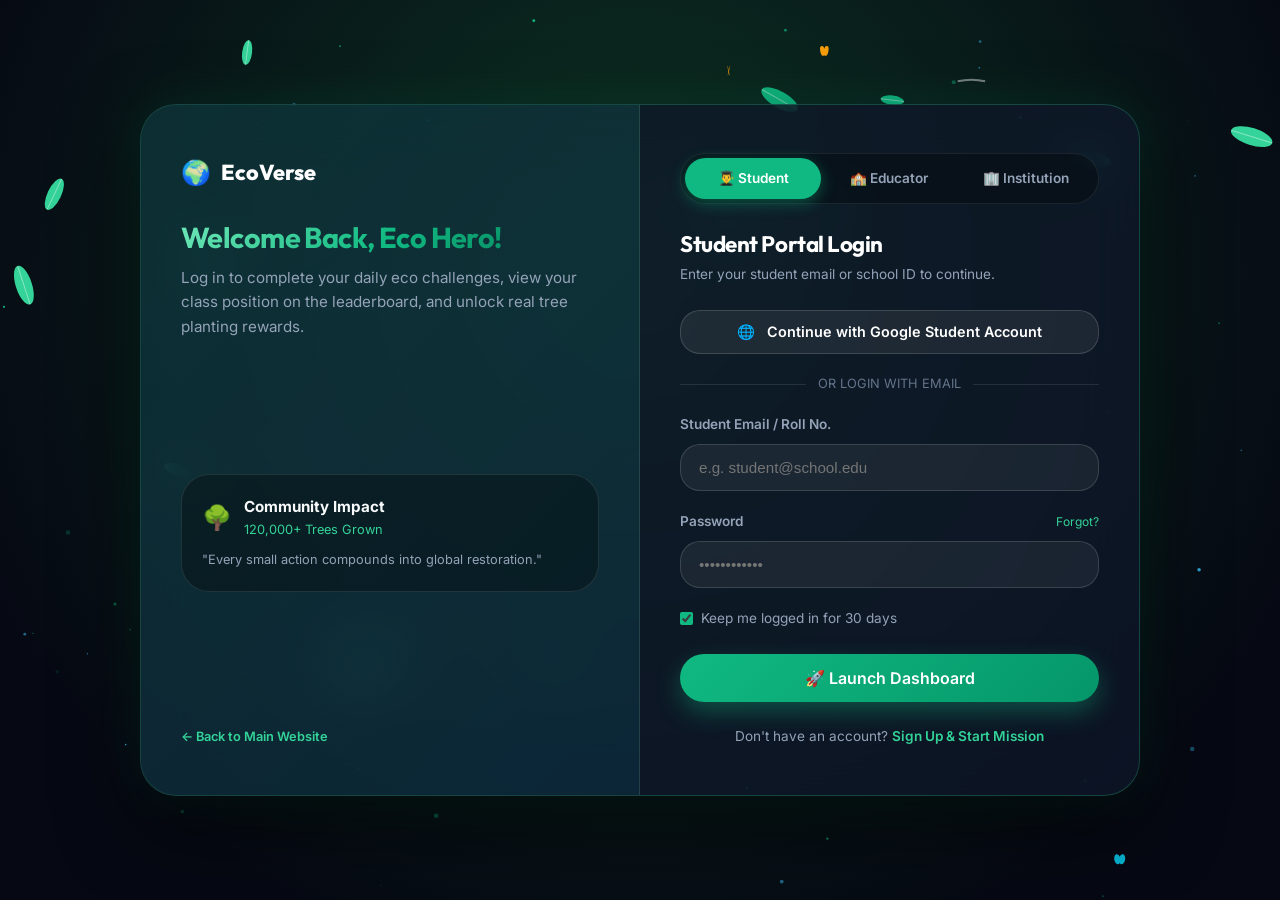
==== commit b3827ee4: "styles.css" ====
--- a/login.html
+++ b/login.html
@@ -1,22 +1,27 @@
 <!DOCTYPE html>
 <html lang="en">
+
 <head>
   <meta charset="UTF-8">
   <meta name="viewport" content="width=device-width, initial-scale=1.0">
   <title>Login & Sign Up — EcoVerse Portal</title>
-  <meta name="description" content="Access your EcoVerse student dashboard or school portal. Manage daily missions, track XP, and restore the planet.">
-  
+  <meta name="description"
+    content="Access your EcoVerse student dashboard or school portal. Manage daily missions, track XP, and restore the planet.">
+
   <!-- Favicon -->
-  <link rel="icon" href="data:image/svg+xml,<svg xmlns=%22http://www.w3.org/2000/svg%22 viewBox=%220 0 100 100%22><text y=%22.9em%22 font-size=%2290%22>🌍</text></svg>">
+  <link rel="icon"
+    href="data:image/svg+xml,<svg xmlns=%22http://www.w3.org/2000/svg%22 viewBox=%220 0 100 100%22><text y=%22.9em%22 font-size=%2290%22>🌍</text></svg>">
 
   <!-- Google Fonts -->
   <link rel="preconnect" href="https://fonts.googleapis.com">
   <link rel="preconnect" href="https://fonts.gstatic.com" crossorigin>
-  <link href="https://fonts.googleapis.com/css2?family=Inter:wght@300;400;500;600;700;800&family=Outfit:wght@400;500;600;700;800;900&display=swap" rel="stylesheet">
-  
+  <link
+    href="https://fonts.googleapis.com/css2?family=Inter:wght@300;400;500;600;700;800&family=Outfit:wght@400;500;600;700;800;900&display=swap"
+    rel="stylesheet">
+
   <!-- Main Stylesheet -->
   <link rel="stylesheet" href="css/styles.css">
-  
+
   <style>
     body {
       min-height: 100vh;
@@ -148,7 +153,8 @@
       margin: 20px 0;
     }
 
-    .divider::before, .divider::after {
+    .divider::before,
+    .divider::after {
       content: '';
       flex: 1;
       border-bottom: 1px solid rgba(255, 255, 255, 0.1);
@@ -162,19 +168,21 @@
       .auth-container {
         grid-template-columns: 1fr;
       }
+
       .auth-visual-side {
         display: none;
       }
     }
   </style>
 </head>
+
 <body>
 
   <!-- Particle Background Canvas -->
   <canvas id="particles-canvas"></canvas>
 
   <div class="auth-container">
-    
+
     <!-- Left Visual Feature Panel -->
     <div class="auth-visual-side">
       <div>
@@ -187,11 +195,13 @@
           Welcome Back, Eco Hero!
         </h2>
         <p style="color: var(--text-secondary); font-size: 0.95rem; line-height: 1.6;">
-          Log in to complete your daily eco challenges, view your class position on the leaderboard, and unlock real tree planting rewards.
+          Log in to complete your daily eco challenges, view your class position on the leaderboard, and unlock real
+          tree planting rewards.
         </p>
       </div>
 
-      <div style="background: rgba(0, 0, 0, 0.3); padding: 20px; border-radius: var(--radius-lg); border: 1px solid rgba(255, 255, 255, 0.1);">
+      <div
+        style="background: rgba(0, 0, 0, 0.3); padding: 20px; border-radius: var(--radius-lg); border: 1px solid rgba(255, 255, 255, 0.1);">
         <div style="display: flex; align-items: center; gap: 12px; margin-bottom: 10px;">
           <span style="font-size: 1.5rem;">🌳</span>
           <div>
@@ -204,14 +214,15 @@
         </p>
       </div>
 
-      <div style="font-size: 0.85rem; color: var(--text-muted);">
-        <a href="index.html" style="color: var(--emerald-light); text-decoration: none; font-weight: 600;">← Back to Main Website</a>
+      <div style="font-size:0.8rem; color:var(--text-muted);">
+        <a href="index.html" style="color:var(--emerald-light); text-decoration:none; font-weight: 600;">← Back to Main
+          Website</a>
       </div>
     </div>
 
     <!-- Right Form Side -->
     <div class="auth-form-side">
-      
+
       <!-- Role Tabs -->
       <div class="role-tab-group">
         <div class="role-tab active" onclick="setRole(this, 'student')">👨‍🎓 Student</div>
@@ -220,7 +231,8 @@
       </div>
 
       <h3 style="font-size: 1.4rem; margin-bottom: 6px; color: #fff;" id="form-title">Student Portal Login</h3>
-      <p style="color: var(--text-secondary); font-size: 0.85rem; margin-bottom: 24px;">Enter your student email or school ID to continue.</p>
+      <p style="color: var(--text-secondary); font-size: 0.85rem; margin-bottom: 24px;">Enter your student email or
+        school ID to continue.</p>
 
       <!-- SSO Option -->
       <button class="sso-btn" onclick="alert('🎉 Redirecting to Google SSO Login...')">
@@ -242,24 +254,28 @@
         <div class="form-group">
           <div style="display: flex; justify-content: space-between; align-items: center; margin-bottom: 8px;">
             <label class="form-label" style="margin-bottom: 0;">Password</label>
-            <a href="#" onclick="alert('🔒 Reset link sent to your registered email.')" style="font-size: 0.75rem; color: var(--emerald-light);">Forgot?</a>
+            <a href="#" onclick="alert('🔒 Reset link sent to your registered email.')"
+              style="font-size: 0.75rem; color: var(--emerald-light);">Forgot?</a>
           </div>
           <input type="password" placeholder="••••••••••••" class="form-input" required>
         </div>
 
-        <div style="display: flex; align-items: center; gap: 8px; margin-bottom: 24px; font-size: 0.85rem; color: var(--text-secondary);">
+        <div
+          style="display: flex; align-items: center; gap: 8px; margin-bottom: 24px; font-size: 0.85rem; color: var(--text-secondary);">
           <input type="checkbox" id="remember" checked style="accent-color: var(--emerald-primary);">
           <label for="remember">Keep me logged in for 30 days</label>
         </div>
 
-        <button type="submit" class="btn-primary" style="width: 100%; justify-content: center; padding: 14px; font-size: 1rem;">
+        <button type="submit" class="btn-primary"
+          style="width: 100%; justify-content: center; padding: 14px; font-size: 1rem;">
           <span>🚀 Launch Dashboard</span>
         </button>
       </form>
 
       <div style="text-align: center; margin-top: 24px; font-size: 0.85rem; color: var(--text-secondary);">
-        Don't have an account? 
-        <a href="#" onclick="toggleAuthMode(event)" id="toggle-auth-btn" style="color: var(--emerald-light); font-weight: 600;">Sign Up & Start Mission</a>
+        Don't have an account?
+        <a href="#" onclick="toggleAuthMode(event)" id="toggle-auth-btn"
+          style="color: var(--emerald-light); font-weight: 600;">Sign Up & Start Mission</a>
       </div>
 
     </div>
@@ -280,7 +296,7 @@
       document.querySelectorAll('.role-tab').forEach(t => t.classList.remove('active'));
       element.classList.add('active');
       currentRole = role;
-      
+
       const title = document.getElementById('form-title');
       const emailLabel = document.getElementById('email-label');
 
@@ -309,7 +325,7 @@
         toggleBtn.textContent = 'Sign Up & Start Mission';
         submitBtn.textContent = '🚀 Launch Dashboard';
       }
-      
+
       const activeTab = document.querySelector('.role-tab.active');
       if (activeTab) setRole(activeTab, currentRole);
     }
@@ -321,4 +337,5 @@
     }
   </script>
 </body>
-</html>
+
+</html>
--- a/css/styles.css
+++ b/css/styles.css
@@ -1307,6 +1307,23 @@
     grid-template-columns: 1fr;
   }
   
+  .nav-links.mobile-open {
+    display: flex !important;
+    flex-direction: column;
+    position: absolute;
+    top: 70px;
+    left: 0;
+    width: 100%;
+    background: rgba(11, 19, 43, 0.95);
+    backdrop-filter: blur(20px);
+    -webkit-backdrop-filter: blur(20px);
+    border-radius: var(--radius-lg);
+    padding: 24px;
+    border: 1px solid rgba(16, 185, 129, 0.3);
+    box-shadow: 0 20px 50px rgba(0, 0, 0, 0.6);
+    z-index: 100;
+  }
+
   .floating-card {
     display: none; /* Hide floating cards on mobile for clean UI */
   }
